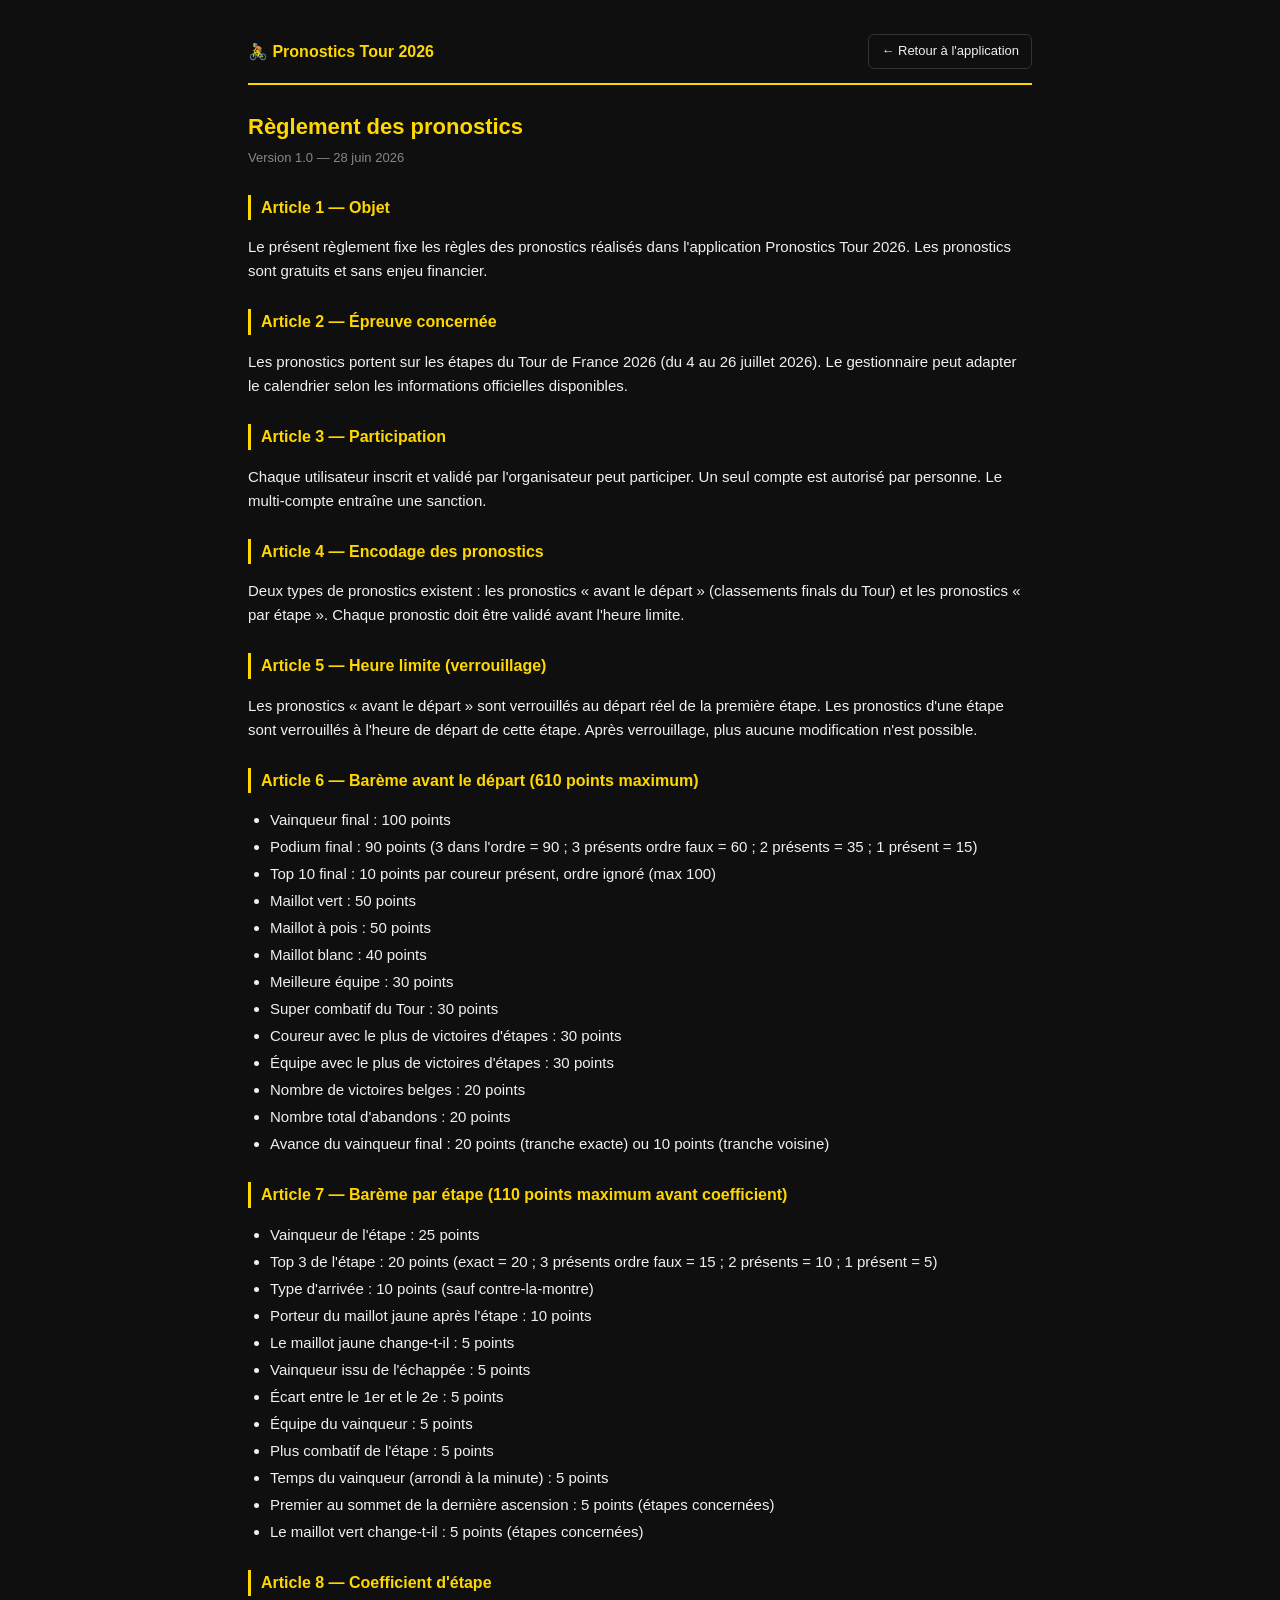
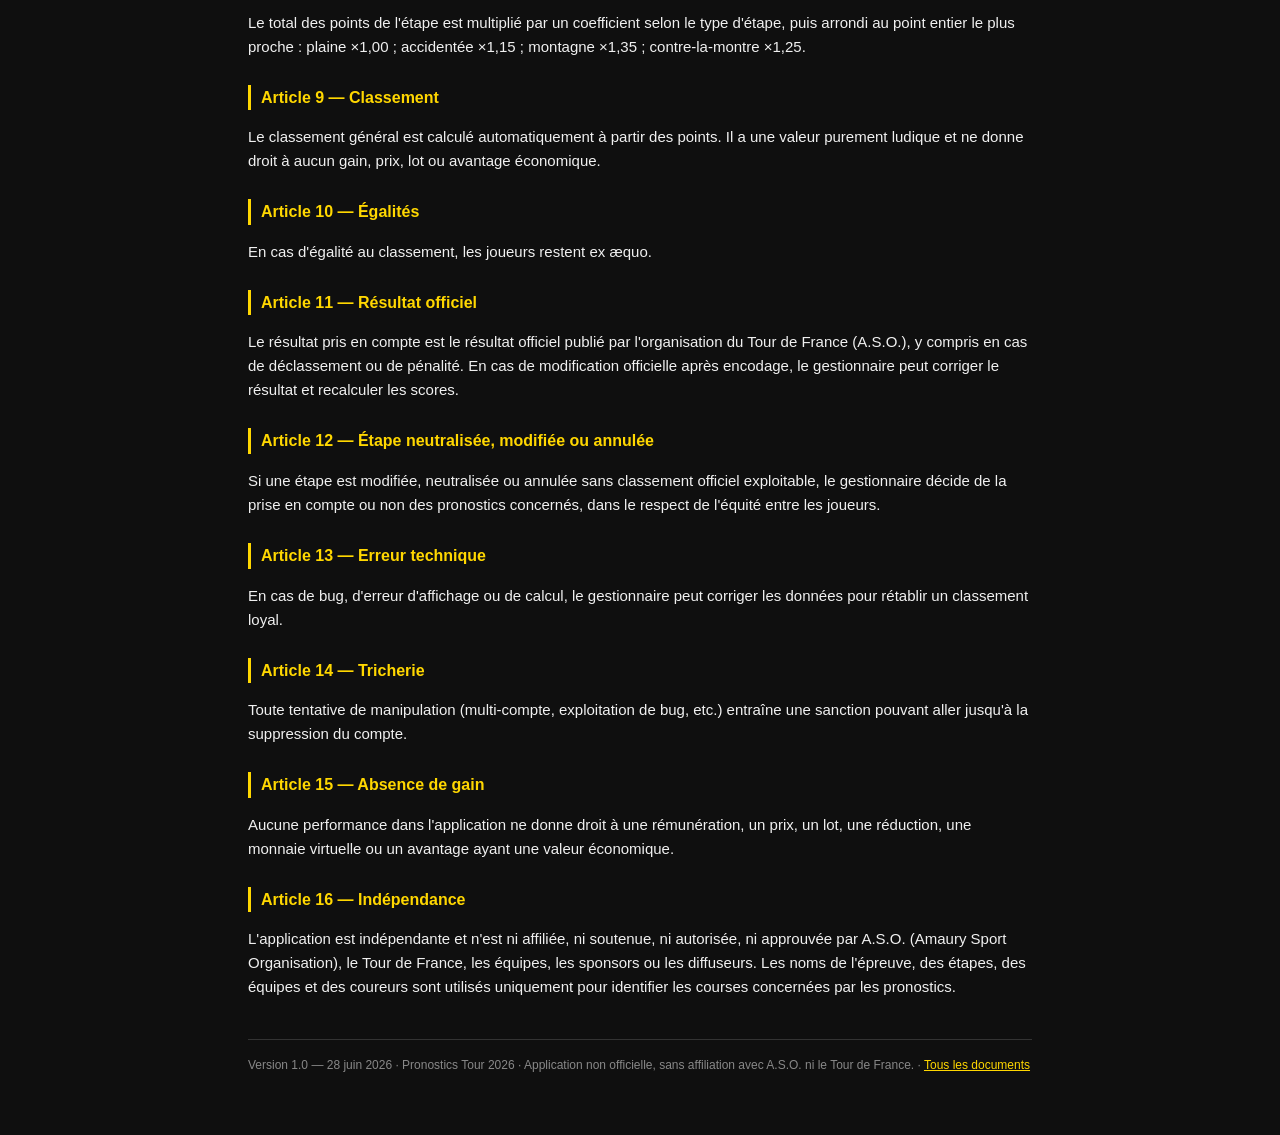
==== legal/reglement.html @ 72221ef9 "feat: pack juridique complet adapté au cyclisme (11 pages /legal/, thème sombre, clause non-affiliat" ====
<!DOCTYPE html><html lang="fr"><head><meta charset="UTF-8">
<meta name="viewport" content="width=device-width, initial-scale=1.0"><title>Règlement des pronostics · Pronostics Tour 2026</title>
<style>
:root{--bg:#0f0f0f;--card:#1a1a1a;--border:#333;--yellow:#FFD700;--text:#f0f0f0;--muted:#888}
*{box-sizing:border-box}body{background:var(--bg);color:var(--text);font-family:-apple-system,BlinkMacSystemFont,'Segoe UI',Roboto,sans-serif;line-height:1.6;margin:0;font-size:15px}
.wrap{max-width:820px;margin:0 auto;padding:20px 18px 60px}
header{border-bottom:2px solid var(--yellow);padding:14px 0;margin-bottom:24px;display:flex;justify-content:space-between;align-items:center;gap:12px;flex-wrap:wrap}
header .app{color:var(--yellow);font-weight:700;font-size:16px}
a{color:var(--yellow)}
a.back{font-size:13px;text-decoration:none;border:1px solid var(--border);padding:6px 12px;border-radius:6px;color:var(--text)}
a.back:hover{border-color:var(--yellow)}
h1{color:var(--yellow);font-size:22px;margin:0 0 4px}
h2{color:var(--yellow);font-size:16px;margin:26px 0 8px;border-left:3px solid var(--yellow);padding-left:10px}
h3{font-size:14px;margin:18px 0 6px;color:#ddd}
.ver{color:var(--muted);font-size:13px;margin:0 0 18px}
ul{padding-left:22px}li{margin:3px 0}
table{width:100%;border-collapse:collapse;margin:10px 0;font-size:13px}
th,td{border:1px solid var(--border);padding:7px 9px;text-align:left}th{background:#222;color:var(--muted)}
footer{margin-top:40px;padding-top:16px;border-top:1px solid var(--border);color:var(--muted);font-size:12px}
</style></head><body><div class="wrap">
<header><span class="app">🚴 Pronostics Tour 2026</span><a class="back" href="../index.html">← Retour à l'application</a></header>
<h1>Règlement des pronostics</h1>
<p class="ver">Version 1.0 — 28 juin 2026</p>
<h2>Article 1 — Objet</h2>
<p>Le présent règlement fixe les règles des pronostics réalisés dans l&#x27;application Pronostics Tour 2026. Les pronostics sont gratuits et sans enjeu financier.</p>
<h2>Article 2 — Épreuve concernée</h2>
<p>Les pronostics portent sur les étapes du Tour de France 2026 (du 4 au 26 juillet 2026). Le gestionnaire peut adapter le calendrier selon les informations officielles disponibles.</p>
<h2>Article 3 — Participation</h2>
<p>Chaque utilisateur inscrit et validé par l&#x27;organisateur peut participer. Un seul compte est autorisé par personne. Le multi-compte entraîne une sanction.</p>
<h2>Article 4 — Encodage des pronostics</h2>
<p>Deux types de pronostics existent : les pronostics « avant le départ » (classements finals du Tour) et les pronostics « par étape ». Chaque pronostic doit être validé avant l&#x27;heure limite.</p>
<h2>Article 5 — Heure limite (verrouillage)</h2>
<p>Les pronostics « avant le départ » sont verrouillés au départ réel de la première étape. Les pronostics d&#x27;une étape sont verrouillés à l&#x27;heure de départ de cette étape. Après verrouillage, plus aucune modification n&#x27;est possible.</p>
<h2>Article 6 — Barème avant le départ (610 points maximum)</h2>
<ul><li>Vainqueur final : 100 points</li><li>Podium final : 90 points (3 dans l&#x27;ordre = 90 ; 3 présents ordre faux = 60 ; 2 présents = 35 ; 1 présent = 15)</li><li>Top 10 final : 10 points par coureur présent, ordre ignoré (max 100)</li><li>Maillot vert : 50 points</li><li>Maillot à pois : 50 points</li><li>Maillot blanc : 40 points</li><li>Meilleure équipe : 30 points</li><li>Super combatif du Tour : 30 points</li><li>Coureur avec le plus de victoires d&#x27;étapes : 30 points</li><li>Équipe avec le plus de victoires d&#x27;étapes : 30 points</li><li>Nombre de victoires belges : 20 points</li><li>Nombre total d&#x27;abandons : 20 points</li><li>Avance du vainqueur final : 20 points (tranche exacte) ou 10 points (tranche voisine)</li></ul>
<h2>Article 7 — Barème par étape (110 points maximum avant coefficient)</h2>
<ul><li>Vainqueur de l&#x27;étape : 25 points</li><li>Top 3 de l&#x27;étape : 20 points (exact = 20 ; 3 présents ordre faux = 15 ; 2 présents = 10 ; 1 présent = 5)</li><li>Type d&#x27;arrivée : 10 points (sauf contre-la-montre)</li><li>Porteur du maillot jaune après l&#x27;étape : 10 points</li><li>Le maillot jaune change-t-il : 5 points</li><li>Vainqueur issu de l&#x27;échappée : 5 points</li><li>Écart entre le 1er et le 2e : 5 points</li><li>Équipe du vainqueur : 5 points</li><li>Plus combatif de l&#x27;étape : 5 points</li><li>Temps du vainqueur (arrondi à la minute) : 5 points</li><li>Premier au sommet de la dernière ascension : 5 points (étapes concernées)</li><li>Le maillot vert change-t-il : 5 points (étapes concernées)</li></ul>
<h2>Article 8 — Coefficient d&#x27;étape</h2>
<p>Le total des points de l&#x27;étape est multiplié par un coefficient selon le type d&#x27;étape, puis arrondi au point entier le plus proche : plaine ×1,00 ; accidentée ×1,15 ; montagne ×1,35 ; contre-la-montre ×1,25.</p>
<h2>Article 9 — Classement</h2>
<p>Le classement général est calculé automatiquement à partir des points. Il a une valeur purement ludique et ne donne droit à aucun gain, prix, lot ou avantage économique.</p>
<h2>Article 10 — Égalités</h2>
<p>En cas d&#x27;égalité au classement, les joueurs restent ex æquo.</p>
<h2>Article 11 — Résultat officiel</h2>
<p>Le résultat pris en compte est le résultat officiel publié par l&#x27;organisation du Tour de France (A.S.O.), y compris en cas de déclassement ou de pénalité. En cas de modification officielle après encodage, le gestionnaire peut corriger le résultat et recalculer les scores.</p>
<h2>Article 12 — Étape neutralisée, modifiée ou annulée</h2>
<p>Si une étape est modifiée, neutralisée ou annulée sans classement officiel exploitable, le gestionnaire décide de la prise en compte ou non des pronostics concernés, dans le respect de l&#x27;équité entre les joueurs.</p>
<h2>Article 13 — Erreur technique</h2>
<p>En cas de bug, d&#x27;erreur d&#x27;affichage ou de calcul, le gestionnaire peut corriger les données pour rétablir un classement loyal.</p>
<h2>Article 14 — Tricherie</h2>
<p>Toute tentative de manipulation (multi-compte, exploitation de bug, etc.) entraîne une sanction pouvant aller jusqu&#x27;à la suppression du compte.</p>
<h2>Article 15 — Absence de gain</h2>
<p>Aucune performance dans l&#x27;application ne donne droit à une rémunération, un prix, un lot, une réduction, une monnaie virtuelle ou un avantage ayant une valeur économique.</p>
<h2>Article 16 — Indépendance</h2>
<p>L&#x27;application est indépendante et n&#x27;est ni affiliée, ni soutenue, ni autorisée, ni approuvée par A.S.O. (Amaury Sport Organisation), le Tour de France, les équipes, les sponsors ou les diffuseurs. Les noms de l&#x27;épreuve, des étapes, des équipes et des coureurs sont utilisés uniquement pour identifier les courses concernées par les pronostics.</p>
<footer>Version 1.0 — 28 juin 2026 · Pronostics Tour 2026 · Application non officielle, sans affiliation avec A.S.O. ni le Tour de France. · <a href="index.html">Tous les documents</a></footer>
</div></body></html>
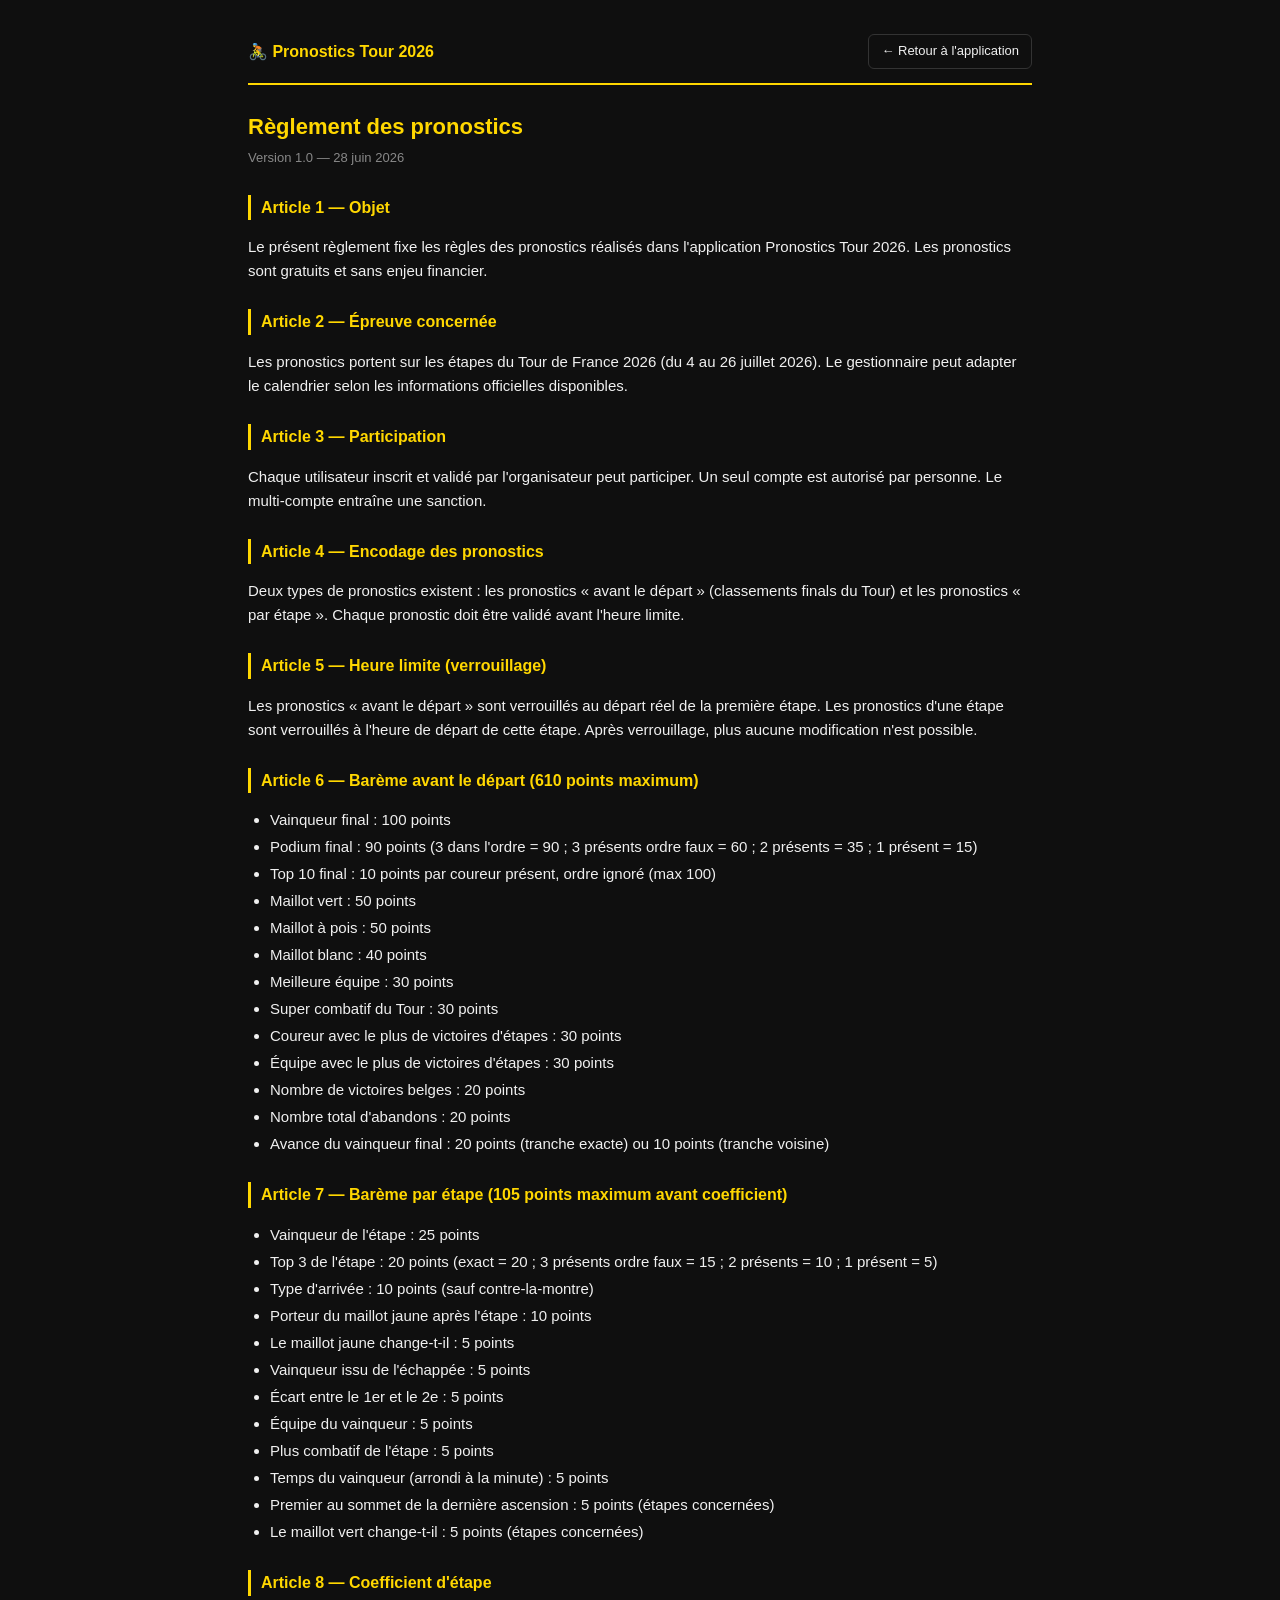
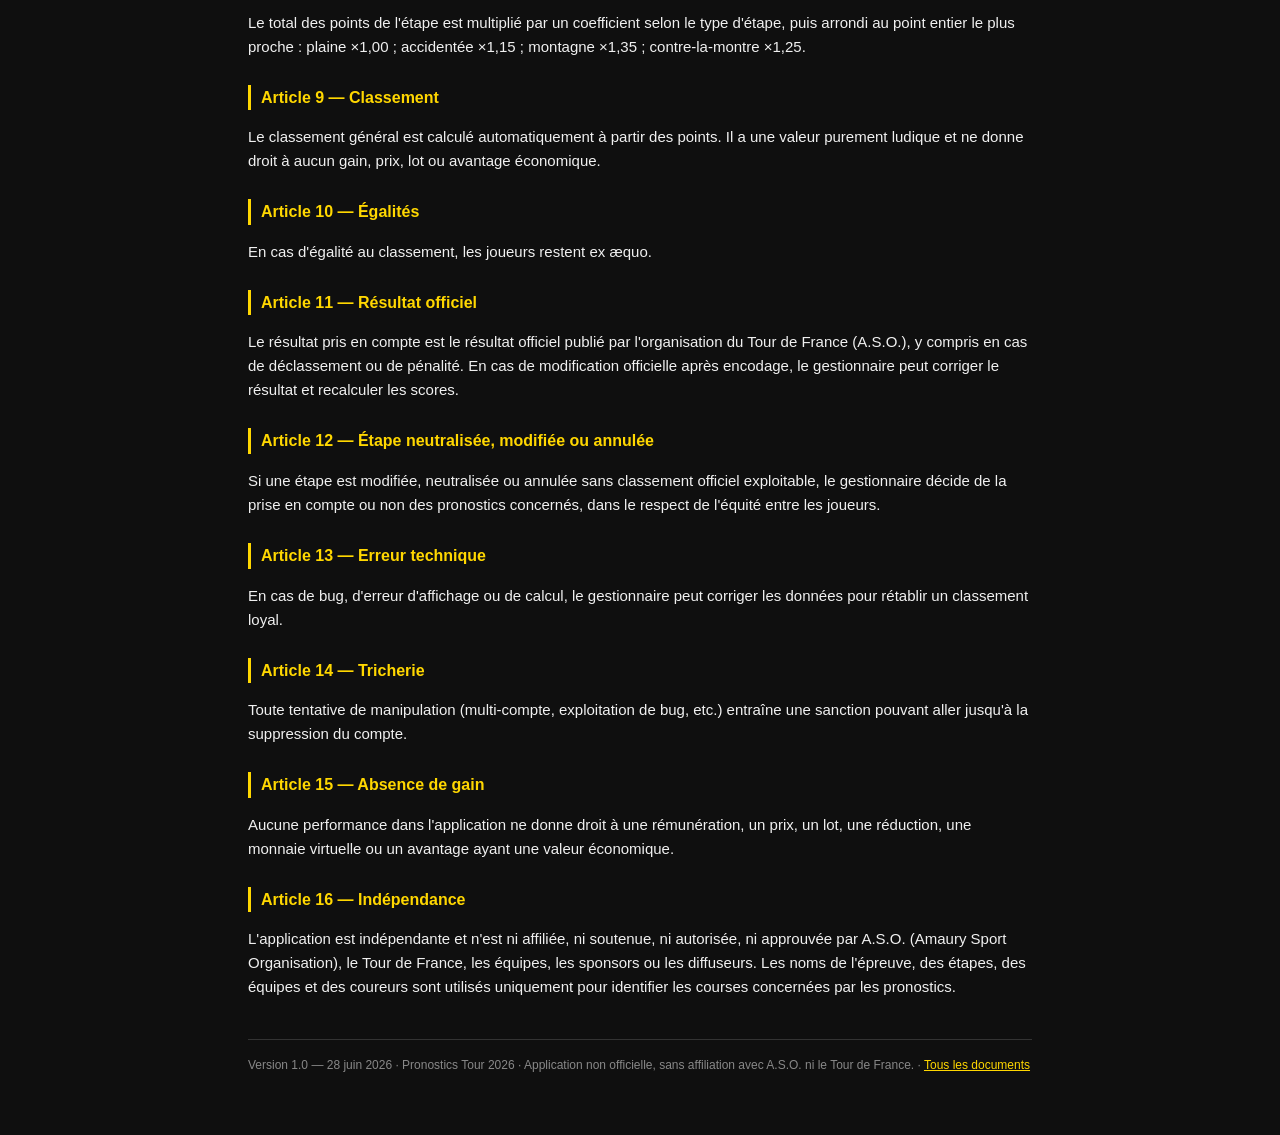
==== commit e6c7d233: "Fix stage tracking and result display" ====
--- a/legal/reglement.html
+++ b/legal/reglement.html
@@ -33,7 +33,7 @@
 <p>Les pronostics « avant le départ » sont verrouillés au départ réel de la première étape. Les pronostics d&#x27;une étape sont verrouillés à l&#x27;heure de départ de cette étape. Après verrouillage, plus aucune modification n&#x27;est possible.</p>
 <h2>Article 6 — Barème avant le départ (610 points maximum)</h2>
 <ul><li>Vainqueur final : 100 points</li><li>Podium final : 90 points (3 dans l&#x27;ordre = 90 ; 3 présents ordre faux = 60 ; 2 présents = 35 ; 1 présent = 15)</li><li>Top 10 final : 10 points par coureur présent, ordre ignoré (max 100)</li><li>Maillot vert : 50 points</li><li>Maillot à pois : 50 points</li><li>Maillot blanc : 40 points</li><li>Meilleure équipe : 30 points</li><li>Super combatif du Tour : 30 points</li><li>Coureur avec le plus de victoires d&#x27;étapes : 30 points</li><li>Équipe avec le plus de victoires d&#x27;étapes : 30 points</li><li>Nombre de victoires belges : 20 points</li><li>Nombre total d&#x27;abandons : 20 points</li><li>Avance du vainqueur final : 20 points (tranche exacte) ou 10 points (tranche voisine)</li></ul>
-<h2>Article 7 — Barème par étape (110 points maximum avant coefficient)</h2>
+<h2>Article 7 — Barème par étape (105 points maximum avant coefficient)</h2>
 <ul><li>Vainqueur de l&#x27;étape : 25 points</li><li>Top 3 de l&#x27;étape : 20 points (exact = 20 ; 3 présents ordre faux = 15 ; 2 présents = 10 ; 1 présent = 5)</li><li>Type d&#x27;arrivée : 10 points (sauf contre-la-montre)</li><li>Porteur du maillot jaune après l&#x27;étape : 10 points</li><li>Le maillot jaune change-t-il : 5 points</li><li>Vainqueur issu de l&#x27;échappée : 5 points</li><li>Écart entre le 1er et le 2e : 5 points</li><li>Équipe du vainqueur : 5 points</li><li>Plus combatif de l&#x27;étape : 5 points</li><li>Temps du vainqueur (arrondi à la minute) : 5 points</li><li>Premier au sommet de la dernière ascension : 5 points (étapes concernées)</li><li>Le maillot vert change-t-il : 5 points (étapes concernées)</li></ul>
 <h2>Article 8 — Coefficient d&#x27;étape</h2>
 <p>Le total des points de l&#x27;étape est multiplié par un coefficient selon le type d&#x27;étape, puis arrondi au point entier le plus proche : plaine ×1,00 ; accidentée ×1,15 ; montagne ×1,35 ; contre-la-montre ×1,25.</p>
@@ -54,4 +54,4 @@
 <h2>Article 16 — Indépendance</h2>
 <p>L&#x27;application est indépendante et n&#x27;est ni affiliée, ni soutenue, ni autorisée, ni approuvée par A.S.O. (Amaury Sport Organisation), le Tour de France, les équipes, les sponsors ou les diffuseurs. Les noms de l&#x27;épreuve, des étapes, des équipes et des coureurs sont utilisés uniquement pour identifier les courses concernées par les pronostics.</p>
 <footer>Version 1.0 — 28 juin 2026 · Pronostics Tour 2026 · Application non officielle, sans affiliation avec A.S.O. ni le Tour de France. · <a href="index.html">Tous les documents</a></footer>
-</div></body></html>+</div></body></html>
